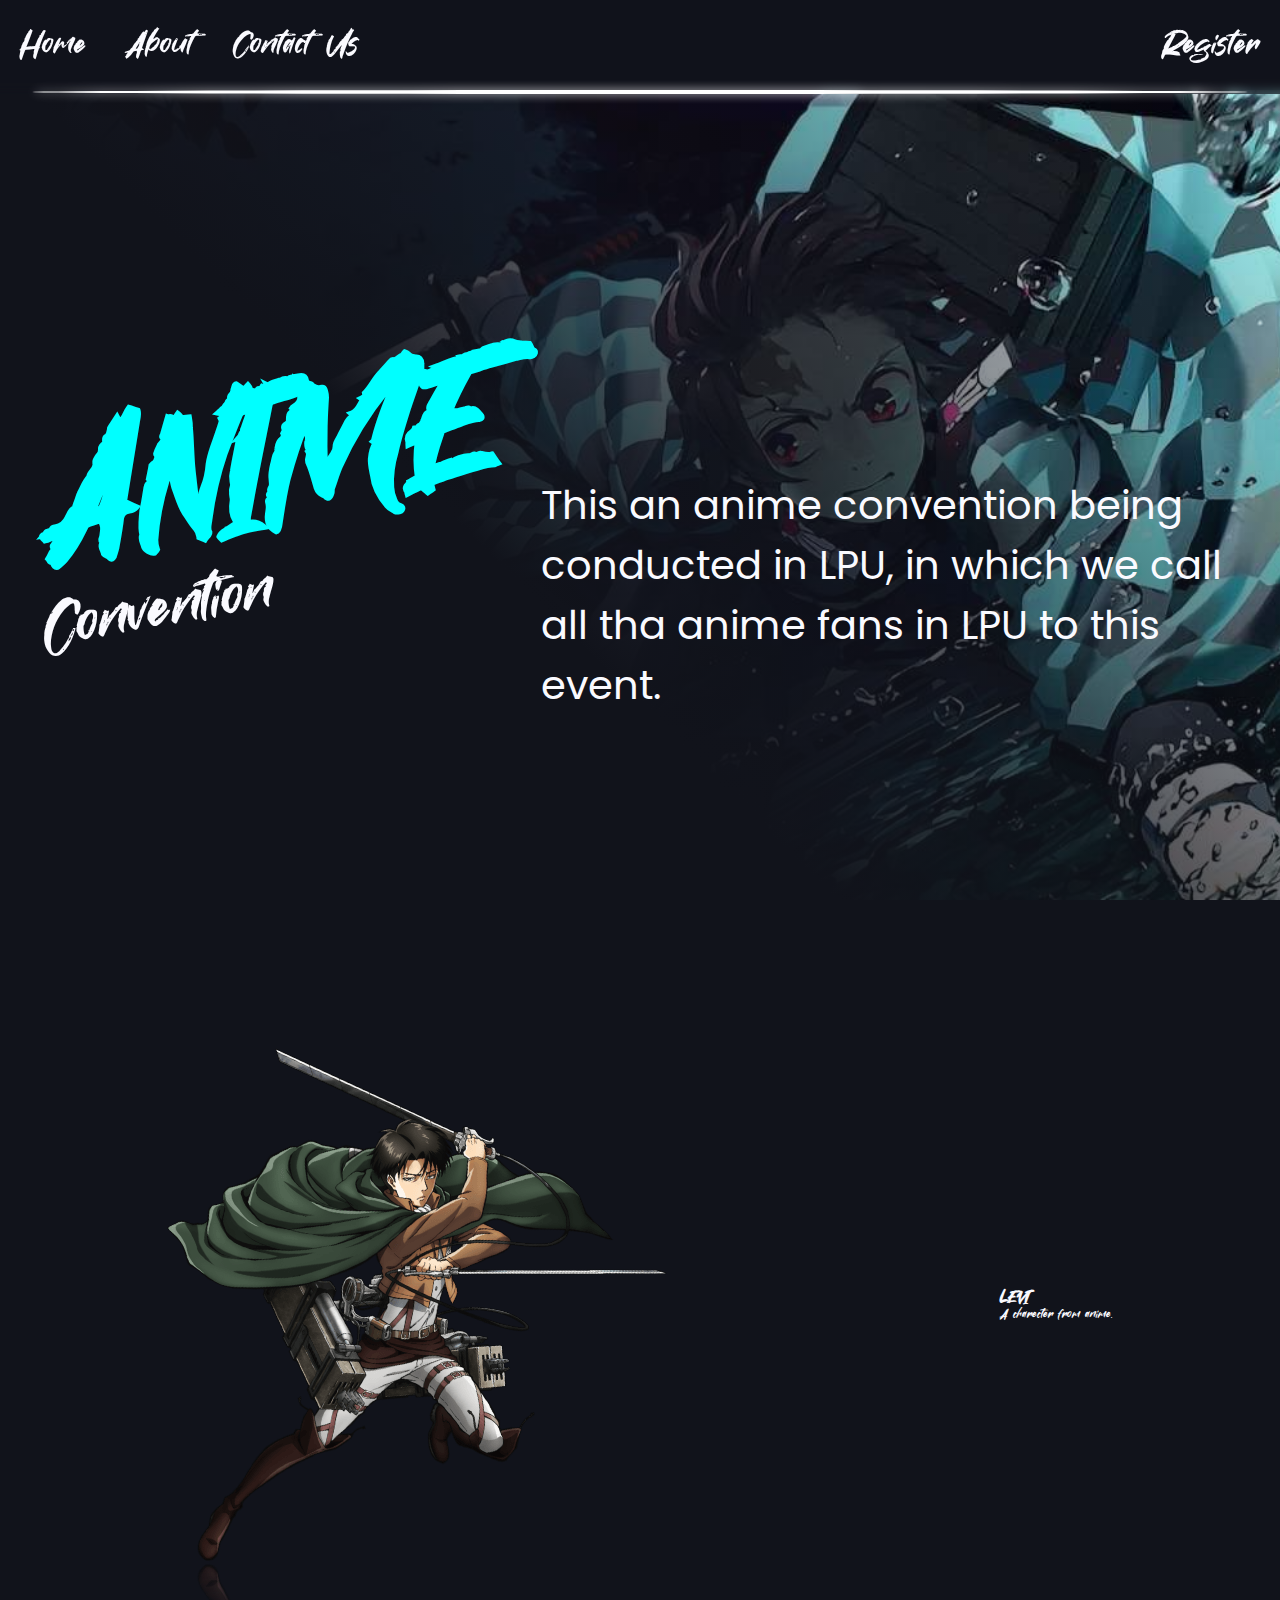
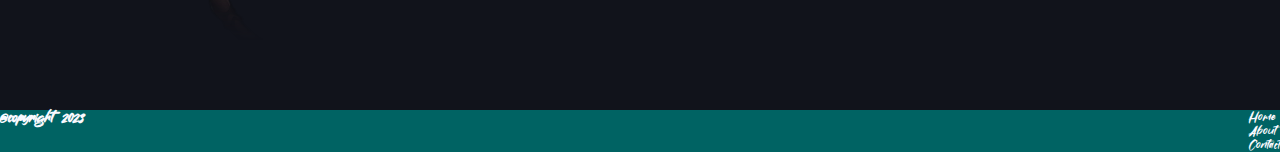
==== index.html @ c7963af3 "first commit" ====
<!DOCTYPE html>
<html lang="en">
<head>
    <meta charset="UTF-8">
    <meta http-equiv="X-UA-Compatible" content="IE=edge">
    <meta name="viewport" content="width=device-width, initial-scale=1.0">
    <title>Document</title>
    <link rel="stylesheet" href="./styles/style.css">
    <link rel="stylesheet" href="./styles/navbar.css">
    <link rel="stylesheet" href="./styles/body.css">
    <link rel="stylesheet" href="./styles/footer.css">
</head>
<body>
    <header>
        <div class="navbar">
            <div class="navlinks">
                <ul>
                    <li><a href="./index.html">Home</a></li>
                    <li><a href="#">About</a></li>
                    <li><a href="#">Contact Us</a></li>
                </ul>
            </div>
            <div class="register">
                <a href="./register.html">Register</a>
            </div>
        </div>
        <span></span>
    </header>
    <div class="hero">
        <div class="blur">
            <div class="herocont">
                <div class="heroleft">
                    <h2>ANIME</h2>
                    <p>Convention</p>
                </div>
                <div class="heroright">
                    <p>This an anime convention being conducted in LPU, in which we call all tha anime fans in LPU to this event.</p>
                </div>
            </div>
        </div>
    </div>
    <div class="char">
        <div class="photos">
            <img class="imgg" src="./images/LEVI.png" alt="Levi">
        </div>
        <div class="details">
            <h3>LEVI</h3>
            <p>A charecter from anime.</p>
        </div>
    </div>
    <footer>
        <div class="footercont">
            <div class="footerleft">
                <h3>@copyright 2023</h3>
            </div>
            <div class="footerright">
                <ul>
                    <li><a href="#">Home</a></li>
                    <li><a href="#">About</a></li>
                    <li><a href="#">Contact</a></li>
                </ul>
            </div>
        </div>
    </footer>
</body>
</html>
---- styles/style.css ----
@import url('https://fonts.googleapis.com/css2?family=Poppins:wght@200;400;700&family=Reggae+One&display=swap');
@font-face {
    font-family: 'hogback';
    src: url(../fonts/HogbackDemoVersion-p7B3Z.ttf);
}
@font-face {
    font-family: 'makcex';
    src: url(../fonts/Makcex-nR4JM.otf);
}
:root{
    --black: rgb(37, 22, 5);
    --red: rgb(219, 22, 47);
    --white: rgb(250,250,255);
    --purple: rgb(105,3,117);
    --blue: rgb(6,15,75);
}

*{
    font-family: 'makcex', cursive;
    box-sizing: border-box;
    margin: 0;
    padding: 0;
}

body{
    background-color: #11131b;
    color: var(--white);
    padding-top: 10vh;
}

a{
    text-decoration: none;
    color: var(--white);
}

ul{
    list-style: none;
}
---- styles/navbar.css ----
.navlinks > ul{
    display: flex;
    flex-direction: row;
    
}

.navbar{
    padding-right: 20px;
    height: 10vh;
    margin: auto;
    max-width: 1300px;
    display: flex;
    flex-direction: row;
    justify-content: space-between;
    align-items: center;
}

.navlinks li {
    padding: 0px 20px;
}

.navlinks li > a, .register > a{
    font-size: 40px;
}

a:hover{
    text-shadow: 0px 0px 20px white;
}

header{
    color: var(--white);
    background-color: #11131b8b;
    position: fixed;
    width: 100%;
    top: 0;
    backdrop-filter: blur(5px);
    z-index: 1;
}

header > span{
    margin: auto;
    border-radius:100%;
    display: block;
    width: 95%;
    height: 4px;
    background-color: white;
    box-shadow: 0px 0px 10px white;
}
---- styles/body.css ----
.herocont{
    height: 90vh;
    display: flex;
    flex-direction: row;
    justify-content: space-evenly;
    align-items: center;
    font-size: 80px;
}

.heroleft > h2{
    font-size: 200px;
    color: aqua;
    transform:rotate(-10deg);
}
.heroleft >  p{
    transform:rotate(-10deg);
}

.heroright{
    width: 700px;
}

.heroright > p{
    font-family: 'Poppins', cursive;
    padding-top: 200px;
    font-size: 40px;
}

.heroimg img{
    width: 50vh;
    transform: rotate(-20deg);
}

.hero{
    background-image: url(../images/demon-slayer-desktop-7-e1621888011504.jpg);
    background-repeat: no-repeat;
    background-size: cover;
    background-position: left top;
}

.blur{
    background-image: linear-gradient(45deg, #11131b 40%, rgba(255, 255, 255, 0));
}

.char{
    height: 90vh;
    display: flex;
    flex-direction: row;
    justify-content: space-around;
    align-items: center;
}

footer{
    float: bottom;
}

.footercont{
    display: flex;
    flex-direction: row;
    justify-content: space-between;
    background-color: rgb(0, 99, 99);
    bottom: 0;
}

img {
    -webkit-box-reflect: below 1px linear-gradient(to top, rgba(0,0,0,0.6), rgba(0,0,0,0) 15%);
}
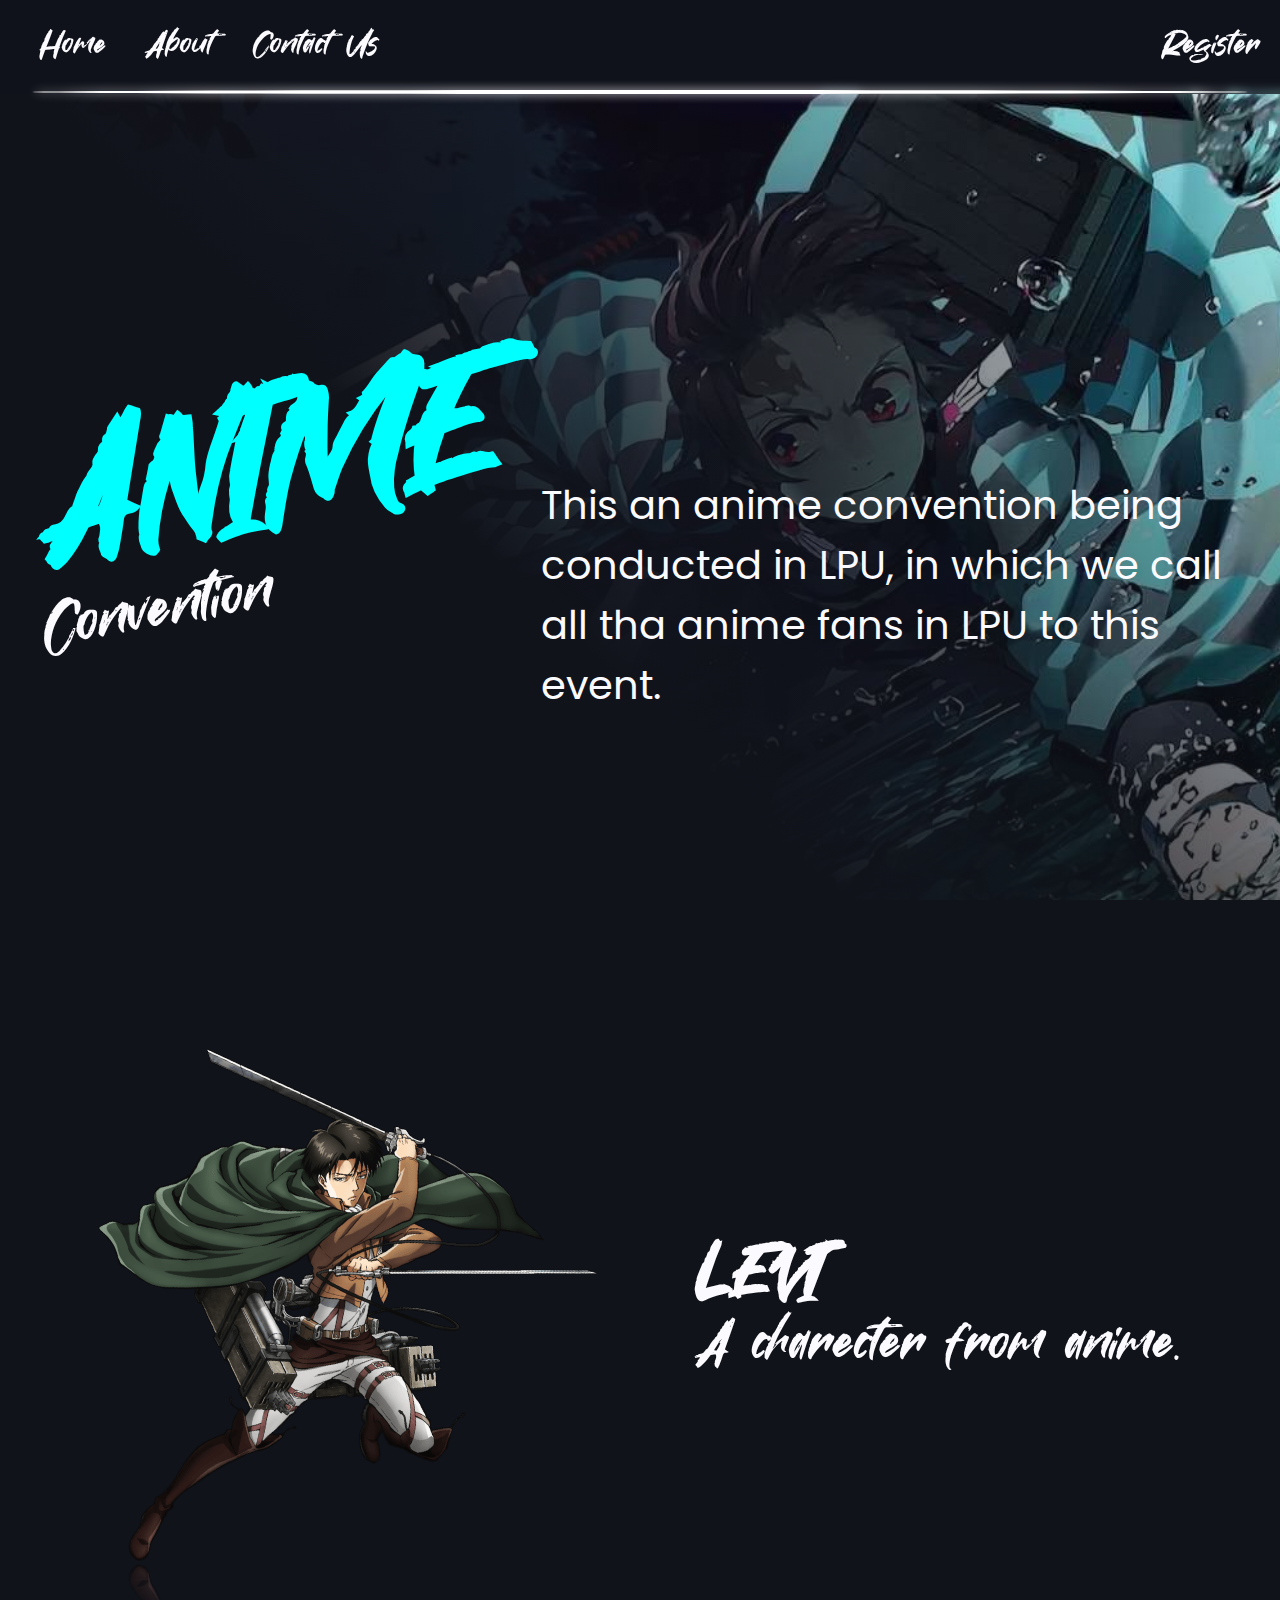
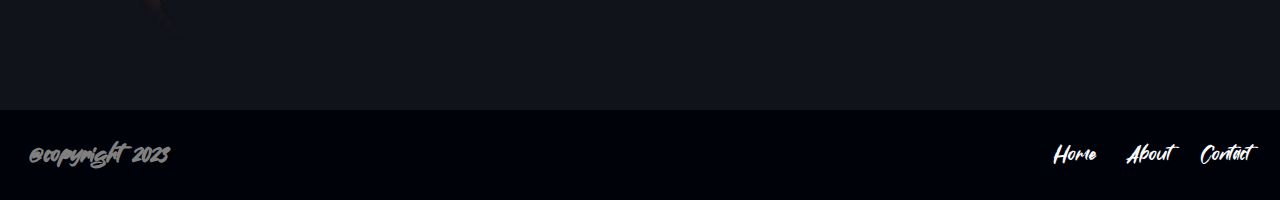
==== commit 6c74cb51: "added resposiveness" ====
--- a/index.html
+++ b/index.html
@@ -28,7 +28,7 @@
     </header>
     <div class="hero">
         <div class="blur">
-            <div class="herocont">
+            <div class="herocont change">
                 <div class="heroleft">
                     <h2>ANIME</h2>
                     <p>Convention</p>
@@ -39,7 +39,7 @@
             </div>
         </div>
     </div>
-    <div class="char">
+    <div class="char change">
         <div class="photos">
             <img class="imgg" src="./images/LEVI.png" alt="Levi">
         </div>
--- a/styles/style.css
+++ b/styles/style.css
@@ -35,4 +35,4 @@
 
 ul{
     list-style: none;
-}+}
--- a/styles/navbar.css
+++ b/styles/navbar.css
@@ -5,7 +5,7 @@
 }
 
 .navbar{
-    padding-right: 20px;
+    padding: 0px 20px;
     height: 10vh;
     margin: auto;
     max-width: 1300px;
--- a/styles/body.css
+++ b/styles/body.css
@@ -46,22 +46,24 @@
     height: 90vh;
     display: flex;
     flex-direction: row;
-    justify-content: space-around;
+    justify-content: space-evenly;
     align-items: center;
-}
-
-footer{
-    float: bottom;
-}
-
-.footercont{
-    display: flex;
-    flex-direction: row;
-    justify-content: space-between;
-    background-color: rgb(0, 99, 99);
-    bottom: 0;
 }
 
 img {
     -webkit-box-reflect: below 1px linear-gradient(to top, rgba(0,0,0,0.6), rgba(0,0,0,0) 15%);
+}
+
+.details{
+    font-size: 70px;
+}
+
+@media only screen and (max-width: 1200px) {
+    .change{
+        flex-direction: column;
+    }
+
+    .heroright{
+        display: none;
+    }
 }--- a/styles/footer.css
+++ b/styles/footer.css
@@ -0,0 +1,24 @@
+footer{
+    height: 10vh;
+    color: gray;
+    background-color: rgb(0, 2, 10);
+    float: bottom;
+}
+
+.footercont{
+    font-size: 26px;
+    height: 100%;
+    margin: auto;
+    padding: 0 30px;
+    max-width: 1300px;
+    display: flex;
+    justify-content: space-between;
+    align-items: center;
+    bottom: 0;
+}
+
+.footerright ul{
+    display: flex;
+    flex-direction: row;
+    gap: 30px;
+}